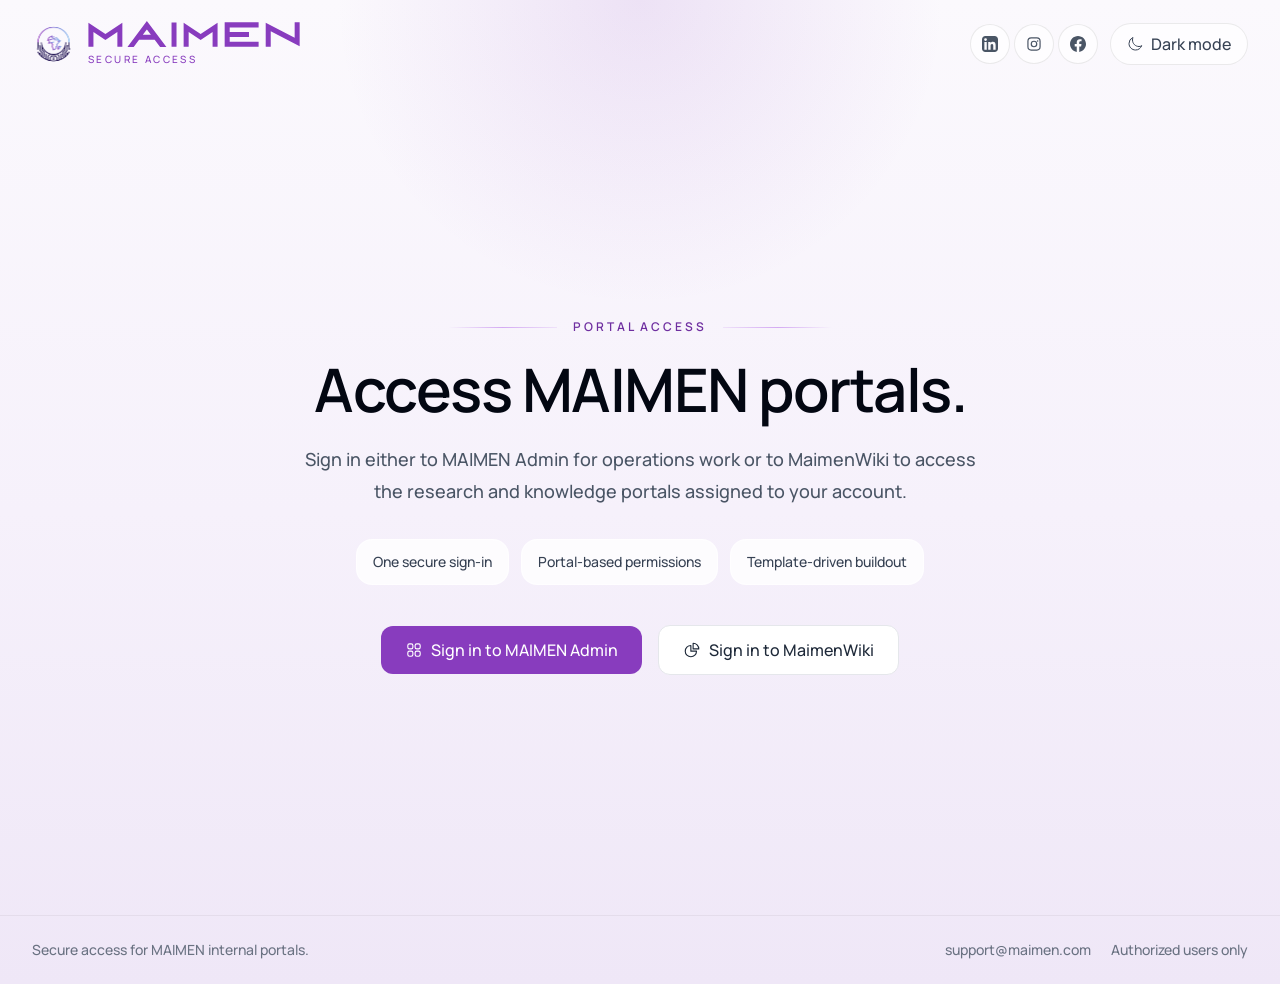
==== index.html @ cab80463 "Add static Vue review build" ====
<!doctype html>
<html lang="en">
  <head>
    <meta charset="UTF-8" />
    <meta name="viewport" content="width=device-width, initial-scale=1.0" />
    <title>MAIMEN Samples</title>
    <link rel="preconnect" href="https://fonts.googleapis.com" />
    <link rel="preconnect" href="https://fonts.gstatic.com" crossorigin />
    <link
      href="https://fonts.googleapis.com/css2?family=Manrope:wght@400;500;600;700;800&display=swap"
      rel="stylesheet"
    />
    <script type="module" crossorigin src="./assets/index-YaJPJDBU.js"></script>
    <link rel="stylesheet" crossorigin href="./assets/index-D7otfdoD.css">
  </head>
  <body>
    <div id="app"></div>
  </body>
  </html>
---- assets/index-D7otfdoD.css ----
.sample2-shell{--sidebar-width: 260px;--sidebar-collapsed-width: 72px;--topbar-height: 64px}.sample2-shell .card{border:1px solid rgb(243 244 246 / 1);border-radius:.75rem;background:#fff;box-shadow:none}.sample2-shell .dark .card{border-color:#ffffff0d;background:#1e1a27;box-shadow:none}.sample2-shell .nav-item-active{border:1px solid rgb(136 60 190 / .22);background:#883cbe1a;color:#a262d6}.sample2-shell .focus-ring{outline:none}.sample2-shell .sidebar-transition{transition:width .25s cubic-bezier(.4,0,.2,1),transform .25s cubic-bezier(.4,0,.2,1)}.sample2-shell .sample2-sidebar-scroll{scrollbar-width:thin;scrollbar-color:rgb(203 152 240 / .9) transparent}.sample2-shell .sample2-sidebar-scroll::-webkit-scrollbar{width:8px}.sample2-shell .sample2-sidebar-scroll::-webkit-scrollbar-track{background:transparent}.sample2-shell .sample2-sidebar-scroll::-webkit-scrollbar-thumb{border:2px solid transparent;border-radius:999px;background:linear-gradient(180deg,#ddbdf6,#b56ae6);background-clip:padding-box}.sample2-shell .dark .sample2-sidebar-scroll{scrollbar-color:rgb(181 106 230 / .7) transparent}.sample2-shell .dark .sample2-sidebar-scroll::-webkit-scrollbar-thumb{background:linear-gradient(180deg,#b56ae6f2,#6f2fa0f2);background-clip:padding-box}.fade-text-enter-active[data-v-89024956],.fade-text-leave-active[data-v-89024956]{transition:opacity .15s ease,width .25s ease}.fade-text-enter-from[data-v-89024956],.fade-text-leave-to[data-v-89024956]{width:0;overflow:hidden;opacity:0}.dropdown-enter-active[data-v-f0c3b821],.dropdown-leave-active[data-v-f0c3b821]{transition:opacity .15s ease,transform .15s ease}.dropdown-enter-from[data-v-f0c3b821],.dropdown-leave-to[data-v-f0c3b821]{opacity:0;transform:translateY(-6px) scale(.97)}.modal-fade-enter-active[data-v-7863e4fb],.modal-fade-leave-active[data-v-7863e4fb]{transition:opacity .2s ease,transform .2s ease}.modal-fade-enter-from[data-v-7863e4fb],.modal-fade-leave-to[data-v-7863e4fb]{opacity:0;transform:scale(.98)}.toast-enter-active[data-v-5d93d490],.toast-leave-active[data-v-5d93d490]{transition:all .25s ease}.toast-enter-from[data-v-5d93d490]{opacity:0;transform:translate(24px)}.toast-leave-to[data-v-5d93d490]{max-height:0;opacity:0;transform:translate(24px)}.toast-move[data-v-5d93d490]{transition:transform .25s ease}/*! tailwindcss v4.2.3 | MIT License | https://tailwindcss.com */@layer properties{@supports (((-webkit-hyphens:none)) and (not (margin-trim:inline))) or ((-moz-orient:inline) and (not (color:rgb(from red r g b)))){*,:before,:after,::backdrop{--tw-border-spacing-x:0;--tw-border-spacing-y:0;--tw-translate-x:0;--tw-translate-y:0;--tw-translate-z:0;--tw-rotate-x:initial;--tw-rotate-y:initial;--tw-rotate-z:initial;--tw-skew-x:initial;--tw-skew-y:initial;--tw-space-y-reverse:0;--tw-border-style:solid;--tw-gradient-position:initial;--tw-gradient-from:#0000;--tw-gradient-via:#0000;--tw-gradient-to:#0000;--tw-gradient-stops:initial;--tw-gradient-via-stops:initial;--tw-gradient-from-position:0%;--tw-gradient-via-position:50%;--tw-gradient-to-position:100%;--tw-leading:initial;--tw-font-weight:initial;--tw-tracking:initial;--tw-shadow:0 0 #0000;--tw-shadow-color:initial;--tw-shadow-alpha:100%;--tw-inset-shadow:0 0 #0000;--tw-inset-shadow-color:initial;--tw-inset-shadow-alpha:100%;--tw-ring-color:initial;--tw-ring-shadow:0 0 #0000;--tw-inset-ring-color:initial;--tw-inset-ring-shadow:0 0 #0000;--tw-ring-inset:initial;--tw-ring-offset-width:0px;--tw-ring-offset-color:#fff;--tw-ring-offset-shadow:0 0 #0000;--tw-blur:initial;--tw-brightness:initial;--tw-contrast:initial;--tw-grayscale:initial;--tw-hue-rotate:initial;--tw-invert:initial;--tw-opacity:initial;--tw-saturate:initial;--tw-sepia:initial;--tw-drop-shadow:initial;--tw-drop-shadow-color:initial;--tw-drop-shadow-alpha:100%;--tw-drop-shadow-size:initial;--tw-backdrop-blur:initial;--tw-backdrop-brightness:initial;--tw-backdrop-contrast:initial;--tw-backdrop-grayscale:initial;--tw-backdrop-hue-rotate:initial;--tw-backdrop-invert:initial;--tw-backdrop-opacity:initial;--tw-backdrop-saturate:initial;--tw-backdrop-sepia:initial;--tw-duration:initial;--tw-ease:initial}}}@layer theme{:root,:host{--font-sans:"Manrope", sans-serif;--font-mono:ui-monospace, SFMono-Regular, Menlo, Monaco, Consolas, "Liberation Mono", "Courier New", monospace;--color-red-50:oklch(97.1% .013 17.38);--color-red-500:oklch(63.7% .237 25.331);--color-amber-50:oklch(98.7% .022 95.277);--color-amber-100:oklch(96.2% .059 95.617);--color-amber-200:oklch(92.4% .12 95.746);--color-amber-300:oklch(87.9% .169 91.605);--color-amber-400:oklch(82.8% .189 84.429);--color-amber-500:oklch(76.9% .188 70.08);--color-amber-600:oklch(66.6% .179 58.318);--color-amber-700:oklch(55.5% .163 48.998);--color-amber-800:oklch(47.3% .137 46.201);--color-amber-900:oklch(41.4% .112 45.904);--color-emerald-50:oklch(97.9% .021 166.113);--color-emerald-300:oklch(84.5% .143 164.978);--color-emerald-400:oklch(76.5% .177 163.223);--color-emerald-500:oklch(69.6% .17 162.48);--color-emerald-600:oklch(59.6% .145 163.225);--color-emerald-700:oklch(50.8% .118 165.612);--color-sky-50:oklch(97.7% .013 236.62);--color-sky-300:oklch(82.8% .111 230.318);--color-sky-400:oklch(74.6% .16 232.661);--color-sky-500:oklch(68.5% .169 237.323);--color-sky-600:oklch(58.8% .158 241.966);--color-rose-50:oklch(96.9% .015 12.422);--color-rose-200:oklch(89.2% .058 10.001);--color-rose-300:oklch(81% .117 11.638);--color-rose-400:oklch(71.2% .194 13.428);--color-rose-500:oklch(64.5% .246 16.439);--color-rose-600:oklch(58.6% .253 17.585);--color-rose-700:oklch(51.4% .222 16.935);--color-gray-50:oklch(98.5% .002 247.839);--color-gray-100:oklch(96.7% .003 264.542);--color-gray-200:oklch(92.8% .006 264.531);--color-gray-300:oklch(87.2% .01 258.338);--color-gray-400:oklch(70.7% .022 261.325);--color-gray-500:oklch(55.1% .027 264.364);--color-gray-600:oklch(44.6% .03 256.802);--color-gray-700:oklch(37.3% .034 259.733);--color-gray-800:oklch(27.8% .033 256.848);--color-gray-900:oklch(21% .034 264.665);--color-gray-950:oklch(13% .028 261.692);--color-black:#000;--color-white:#fff;--spacing:.25rem;--container-sm:24rem;--container-md:28rem;--container-2xl:42rem;--container-3xl:48rem;--container-4xl:56rem;--container-5xl:64rem;--container-7xl:80rem;--text-xs:.75rem;--text-xs--line-height:calc(1 / .75);--text-sm:.875rem;--text-sm--line-height:calc(1.25 / .875);--text-base:1rem;--text-base--line-height: 1.5 ;--text-lg:1.125rem;--text-lg--line-height:calc(1.75 / 1.125);--text-xl:1.25rem;--text-xl--line-height:calc(1.75 / 1.25);--text-2xl:1.5rem;--text-2xl--line-height:calc(2 / 1.5);--text-3xl:1.875rem;--text-3xl--line-height: 1.2 ;--text-4xl:2.25rem;--text-4xl--line-height:calc(2.5 / 2.25);--text-5xl:3rem;--text-5xl--line-height:1;--text-6xl:3.75rem;--text-6xl--line-height:1;--font-weight-medium:500;--font-weight-semibold:600;--font-weight-bold:700;--tracking-tight:-.025em;--tracking-wide:.025em;--tracking-widest:.1em;--leading-relaxed:1.625;--radius-lg:.5rem;--radius-xl:.75rem;--radius-2xl:1rem;--radius-3xl:1.5rem;--ease-in:cubic-bezier(.4, 0, 1, 1);--ease-out:cubic-bezier(0, 0, .2, 1);--blur-sm:8px;--default-transition-duration:.15s;--default-transition-timing-function:cubic-bezier(.4, 0, .2, 1);--default-font-family:var(--font-sans);--default-mono-font-family:var(--font-mono);--font-display:"Manrope", sans-serif;--color-brand-50:#f7effd;--color-brand-100:#eeddfb;--color-brand-200:#ddbdf6;--color-brand-300:#cb98f0;--color-brand-400:#b56ae6;--color-brand-500:#883cbe;--color-brand-600:#6f2fa0;--color-brand-700:#5c2783;--color-surface-900:#0f1115;--color-surface-800:#181d25;--color-ink-50:#f4f0ea;--radius-panel:1.75rem}}@layer base{*,:after,:before,::backdrop{box-sizing:border-box;border:0 solid;margin:0;padding:0}::file-selector-button{box-sizing:border-box;border:0 solid;margin:0;padding:0}html,:host{-webkit-text-size-adjust:100%;-moz-tab-size:4;tab-size:4;line-height:1.5;font-family:var(--default-font-family,ui-sans-serif, system-ui, sans-serif, "Apple Color Emoji", "Segoe UI Emoji", "Segoe UI Symbol", "Noto Color Emoji");font-feature-settings:var(--default-font-feature-settings,normal);font-variation-settings:var(--default-font-variation-settings,normal);-webkit-tap-highlight-color:transparent}hr{height:0;color:inherit;border-top-width:1px}abbr:where([title]){-webkit-text-decoration:underline dotted;text-decoration:underline dotted}h1,h2,h3,h4,h5,h6{font-size:inherit;font-weight:inherit}a{color:inherit;-webkit-text-decoration:inherit;text-decoration:inherit}b,strong{font-weight:bolder}code,kbd,samp,pre{font-family:var(--default-mono-font-family,ui-monospace, SFMono-Regular, Menlo, Monaco, Consolas, "Liberation Mono", "Courier New", monospace);font-feature-settings:var(--default-mono-font-feature-settings,normal);font-variation-settings:var(--default-mono-font-variation-settings,normal);font-size:1em}small{font-size:80%}sub,sup{vertical-align:baseline;font-size:75%;line-height:0;position:relative}sub{bottom:-.25em}sup{top:-.5em}table{text-indent:0;border-color:inherit;border-collapse:collapse}:-moz-focusring{outline:auto}progress{vertical-align:baseline}summary{display:list-item}ol,ul,menu{list-style:none}img,svg,video,canvas,audio,iframe,embed,object{vertical-align:middle;display:block}img,video{max-width:100%;height:auto}button,input,select,optgroup,textarea{font:inherit;font-feature-settings:inherit;font-variation-settings:inherit;letter-spacing:inherit;color:inherit;opacity:1;background-color:#0000;border-radius:0}::file-selector-button{font:inherit;font-feature-settings:inherit;font-variation-settings:inherit;letter-spacing:inherit;color:inherit;opacity:1;background-color:#0000;border-radius:0}:where(select:is([multiple],[size])) optgroup{font-weight:bolder}:where(select:is([multiple],[size])) optgroup option{padding-inline-start:20px}::file-selector-button{margin-inline-end:4px}::placeholder{opacity:1}@supports (not ((-webkit-appearance:-apple-pay-button))) or (contain-intrinsic-size:1px){::placeholder{color:currentColor}@supports (color:color-mix(in lab,red,red)){::placeholder{color:color-mix(in oklab,currentcolor 50%,transparent)}}}textarea{resize:vertical}::-webkit-search-decoration{-webkit-appearance:none}::-webkit-date-and-time-value{min-height:1lh;text-align:inherit}::-webkit-datetime-edit{display:inline-flex}::-webkit-datetime-edit-fields-wrapper{padding:0}::-webkit-datetime-edit{padding-block:0}::-webkit-datetime-edit-year-field{padding-block:0}::-webkit-datetime-edit-month-field{padding-block:0}::-webkit-datetime-edit-day-field{padding-block:0}::-webkit-datetime-edit-hour-field{padding-block:0}::-webkit-datetime-edit-minute-field{padding-block:0}::-webkit-datetime-edit-second-field{padding-block:0}::-webkit-datetime-edit-millisecond-field{padding-block:0}::-webkit-datetime-edit-meridiem-field{padding-block:0}::-webkit-calendar-picker-indicator{line-height:1}:-moz-ui-invalid{box-shadow:none}button,input:where([type=button],[type=reset],[type=submit]){-webkit-appearance:button;-moz-appearance:button;appearance:button}::file-selector-button{-webkit-appearance:button;-moz-appearance:button;appearance:button}::-webkit-inner-spin-button{height:auto}::-webkit-outer-spin-button{height:auto}[hidden]:where(:not([hidden=until-found])){display:none!important}}@layer components;@layer utilities{.pointer-events-auto{pointer-events:auto}.pointer-events-none{pointer-events:none}.visible{visibility:visible}.sr-only{clip-path:inset(50%);white-space:nowrap;border-width:0;width:1px;height:1px;margin:-1px;padding:0;position:absolute;overflow:hidden}.absolute{position:absolute}.fixed{position:fixed}.relative{position:relative}.static{position:static}.sticky{position:sticky}.inset-0{inset:calc(var(--spacing) * 0)}.inset-y-0{inset-block:calc(var(--spacing) * 0)}.start{inset-inline-start:var(--spacing)}.end{inset-inline-end:var(--spacing)}.top-0{top:calc(var(--spacing) * 0)}.top-1\.5{top:calc(var(--spacing) * 1.5)}.top-1\/2{top:50%}.top-2{top:calc(var(--spacing) * 2)}.top-4{top:calc(var(--spacing) * 4)}.top-\[calc\(100\%\+0\.75rem\)\]{top:calc(100% + .75rem)}.top-full{top:100%}.right-0{right:calc(var(--spacing) * 0)}.right-1\.5{right:calc(var(--spacing) * 1.5)}.right-2{right:calc(var(--spacing) * 2)}.right-4{right:calc(var(--spacing) * 4)}.right-6{right:calc(var(--spacing) * 6)}.bottom-6{bottom:calc(var(--spacing) * 6)}.left-0{left:calc(var(--spacing) * 0)}.left-3{left:calc(var(--spacing) * 3)}.left-4{left:calc(var(--spacing) * 4)}.z-20{z-index:20}.z-30{z-index:30}.z-40{z-index:40}.z-50{z-index:50}.z-\[100\]{z-index:100}.z-\[120\]{z-index:120}.mx-auto{margin-inline:auto}.mt-0\.5{margin-top:calc(var(--spacing) * .5)}.mt-1{margin-top:calc(var(--spacing) * 1)}.mt-1\.5{margin-top:calc(var(--spacing) * 1.5)}.mt-2{margin-top:calc(var(--spacing) * 2)}.mt-3{margin-top:calc(var(--spacing) * 3)}.mt-4{margin-top:calc(var(--spacing) * 4)}.mt-5{margin-top:calc(var(--spacing) * 5)}.mt-6{margin-top:calc(var(--spacing) * 6)}.mt-8{margin-top:calc(var(--spacing) * 8)}.mt-10{margin-top:calc(var(--spacing) * 10)}.mt-12{margin-top:calc(var(--spacing) * 12)}.mr-2{margin-right:calc(var(--spacing) * 2)}.mr-3{margin-right:calc(var(--spacing) * 3)}.mb-1\.5{margin-bottom:calc(var(--spacing) * 1.5)}.mb-2{margin-bottom:calc(var(--spacing) * 2)}.mb-3{margin-bottom:calc(var(--spacing) * 3)}.mb-5{margin-bottom:calc(var(--spacing) * 5)}.mb-6{margin-bottom:calc(var(--spacing) * 6)}.mb-8{margin-bottom:calc(var(--spacing) * 8)}.ml-1{margin-left:calc(var(--spacing) * 1)}.ml-auto{margin-left:auto}.block{display:block}.flex{display:flex}.grid{display:grid}.hidden{display:none}.inline-flex{display:inline-flex}.table{display:table}.h-1\.5{height:calc(var(--spacing) * 1.5)}.h-2{height:calc(var(--spacing) * 2)}.h-2\.5{height:calc(var(--spacing) * 2.5)}.h-3{height:calc(var(--spacing) * 3)}.h-3\.5{height:calc(var(--spacing) * 3.5)}.h-4{height:calc(var(--spacing) * 4)}.h-5{height:calc(var(--spacing) * 5)}.h-6{height:calc(var(--spacing) * 6)}.h-7{height:calc(var(--spacing) * 7)}.h-8{height:calc(var(--spacing) * 8)}.h-9{height:calc(var(--spacing) * 9)}.h-10{height:calc(var(--spacing) * 10)}.h-11{height:calc(var(--spacing) * 11)}.h-12{height:calc(var(--spacing) * 12)}.h-14{height:calc(var(--spacing) * 14)}.h-16{height:calc(var(--spacing) * 16)}.h-52{height:calc(var(--spacing) * 52)}.h-72{height:calc(var(--spacing) * 72)}.h-\[13px\]{height:13px}.h-\[14px\]{height:14px}.h-\[15px\]{height:15px}.h-\[18px\]{height:18px}.h-\[22px\]{height:22px}.h-full{height:100%}.h-px{height:1px}.h-screen{height:100vh}.max-h-\[calc\(100vh-3rem\)\]{max-height:calc(100vh - 3rem)}.min-h-\[calc\(100vh-4rem\)\]{min-height:calc(100vh - 4rem)}.min-h-\[calc\(100vh-10rem\)\]{min-height:calc(100vh - 10rem)}.min-h-full{min-height:100%}.min-h-screen{min-height:100vh}.w-1\.5{width:calc(var(--spacing) * 1.5)}.w-2{width:calc(var(--spacing) * 2)}.w-2\.5{width:calc(var(--spacing) * 2.5)}.w-3{width:calc(var(--spacing) * 3)}.w-3\.5{width:calc(var(--spacing) * 3.5)}.w-4{width:calc(var(--spacing) * 4)}.w-5{width:calc(var(--spacing) * 5)}.w-6{width:calc(var(--spacing) * 6)}.w-7{width:calc(var(--spacing) * 7)}.w-8{width:calc(var(--spacing) * 8)}.w-9{width:calc(var(--spacing) * 9)}.w-10{width:calc(var(--spacing) * 10)}.w-11{width:calc(var(--spacing) * 11)}.w-12{width:calc(var(--spacing) * 12)}.w-14{width:calc(var(--spacing) * 14)}.w-20{width:calc(var(--spacing) * 20)}.w-52{width:calc(var(--spacing) * 52)}.w-64{width:calc(var(--spacing) * 64)}.w-72{width:calc(var(--spacing) * 72)}.w-80{width:calc(var(--spacing) * 80)}.w-\[13px\]{width:13px}.w-\[14px\]{width:14px}.w-\[15px\]{width:15px}.w-\[18px\]{width:18px}.w-\[22px\]{width:22px}.w-auto{width:auto}.w-full{width:100%}.max-w-2xl{max-width:var(--container-2xl)}.max-w-3xl{max-width:var(--container-3xl)}.max-w-4xl{max-width:var(--container-4xl)}.max-w-5xl{max-width:var(--container-5xl)}.max-w-7xl{max-width:var(--container-7xl)}.max-w-\[85vw\]{max-width:85vw}.max-w-md{max-width:var(--container-md)}.max-w-sm{max-width:var(--container-sm)}.min-w-0{min-width:calc(var(--spacing) * 0)}.min-w-56{min-width:calc(var(--spacing) * 56)}.min-w-full{min-width:100%}.flex-1{flex:1}.flex-shrink-0{flex-shrink:0}.border-separate{border-collapse:separate}.border-spacing-y-2{--tw-border-spacing-y:calc(var(--spacing) * 2);border-spacing:var(--tw-border-spacing-x) var(--tw-border-spacing-y)}.-translate-x-full{--tw-translate-x:-100%;translate:var(--tw-translate-x) var(--tw-translate-y)}.translate-x-0{--tw-translate-x:calc(var(--spacing) * 0);translate:var(--tw-translate-x) var(--tw-translate-y)}.-translate-y-1\/2{--tw-translate-y: -50% ;translate:var(--tw-translate-x) var(--tw-translate-y)}.transform{transform:var(--tw-rotate-x,) var(--tw-rotate-y,) var(--tw-rotate-z,) var(--tw-skew-x,) var(--tw-skew-y,)}.cursor-pointer{cursor:pointer}.resize{resize:both}.grid-cols-1{grid-template-columns:repeat(1,minmax(0,1fr))}.grid-cols-\[88px_minmax\(0\,1fr\)\]{grid-template-columns:88px minmax(0,1fr)}.flex-col{flex-direction:column}.flex-wrap{flex-wrap:wrap}.items-center{align-items:center}.items-end{align-items:flex-end}.items-start{align-items:flex-start}.justify-between{justify-content:space-between}.justify-center{justify-content:center}.justify-end{justify-content:flex-end}.gap-0{gap:calc(var(--spacing) * 0)}.gap-1{gap:calc(var(--spacing) * 1)}.gap-1\.5{gap:calc(var(--spacing) * 1.5)}.gap-2{gap:calc(var(--spacing) * 2)}.gap-2\.5{gap:calc(var(--spacing) * 2.5)}.gap-3{gap:calc(var(--spacing) * 3)}.gap-4{gap:calc(var(--spacing) * 4)}.gap-5{gap:calc(var(--spacing) * 5)}.gap-6{gap:calc(var(--spacing) * 6)}:where(.space-y-0\.5>:not(:last-child)){--tw-space-y-reverse:0;margin-block-start:calc(calc(var(--spacing) * .5) * var(--tw-space-y-reverse));margin-block-end:calc(calc(var(--spacing) * .5) * calc(1 - var(--tw-space-y-reverse)))}:where(.space-y-1>:not(:last-child)){--tw-space-y-reverse:0;margin-block-start:calc(calc(var(--spacing) * 1) * var(--tw-space-y-reverse));margin-block-end:calc(calc(var(--spacing) * 1) * calc(1 - var(--tw-space-y-reverse)))}:where(.space-y-3>:not(:last-child)){--tw-space-y-reverse:0;margin-block-start:calc(calc(var(--spacing) * 3) * var(--tw-space-y-reverse));margin-block-end:calc(calc(var(--spacing) * 3) * calc(1 - var(--tw-space-y-reverse)))}:where(.space-y-4>:not(:last-child)){--tw-space-y-reverse:0;margin-block-start:calc(calc(var(--spacing) * 4) * var(--tw-space-y-reverse));margin-block-end:calc(calc(var(--spacing) * 4) * calc(1 - var(--tw-space-y-reverse)))}:where(.space-y-5>:not(:last-child)){--tw-space-y-reverse:0;margin-block-start:calc(calc(var(--spacing) * 5) * var(--tw-space-y-reverse));margin-block-end:calc(calc(var(--spacing) * 5) * calc(1 - var(--tw-space-y-reverse)))}:where(.space-y-6>:not(:last-child)){--tw-space-y-reverse:0;margin-block-start:calc(calc(var(--spacing) * 6) * var(--tw-space-y-reverse));margin-block-end:calc(calc(var(--spacing) * 6) * calc(1 - var(--tw-space-y-reverse)))}.truncate{text-overflow:ellipsis;white-space:nowrap;overflow:hidden}.overflow-hidden{overflow:hidden}.overflow-x-auto{overflow-x:auto}.overflow-y-auto{overflow-y:auto}.rounded{border-radius:.25rem}.rounded-2xl{border-radius:var(--radius-2xl)}.rounded-3xl{border-radius:var(--radius-3xl)}.rounded-\[var\(--radius-panel\)\]{border-radius:var(--radius-panel)}.rounded-full{border-radius:3.40282e38px}.rounded-lg{border-radius:var(--radius-lg)}.rounded-xl{border-radius:var(--radius-xl)}.rounded-t-\[1\.2rem\]{border-top-left-radius:1.2rem;border-top-right-radius:1.2rem}.rounded-t-\[1rem\]{border-top-left-radius:1rem;border-top-right-radius:1rem}.rounded-l-2xl{border-top-left-radius:var(--radius-2xl);border-bottom-left-radius:var(--radius-2xl)}.rounded-r-2xl{border-top-right-radius:var(--radius-2xl);border-bottom-right-radius:var(--radius-2xl)}.border{border-style:var(--tw-border-style);border-width:1px}.border-t{border-top-style:var(--tw-border-style);border-top-width:1px}.border-r{border-right-style:var(--tw-border-style);border-right-width:1px}.border-b{border-bottom-style:var(--tw-border-style);border-bottom-width:1px}.border-dashed{--tw-border-style:dashed;border-style:dashed}.border-amber-200{border-color:var(--color-amber-200)}.border-black\/5{border-color:#0000000d}@supports (color:color-mix(in lab,red,red)){.border-black\/5{border-color:color-mix(in oklab,var(--color-black) 5%,transparent)}}.border-black\/6{border-color:#0000000f}@supports (color:color-mix(in lab,red,red)){.border-black\/6{border-color:color-mix(in oklab,var(--color-black) 6%,transparent)}}.border-black\/8{border-color:#00000014}@supports (color:color-mix(in lab,red,red)){.border-black\/8{border-color:color-mix(in oklab,var(--color-black) 8%,transparent)}}.border-brand-200{border-color:var(--color-brand-200)}.border-gray-50{border-color:var(--color-gray-50)}.border-gray-100{border-color:var(--color-gray-100)}.border-gray-200{border-color:var(--color-gray-200)}.border-gray-300{border-color:var(--color-gray-300)}.border-rose-200{border-color:var(--color-rose-200)}.border-transparent{border-color:#0000}.border-white\/6{border-color:#ffffff0f}@supports (color:color-mix(in lab,red,red)){.border-white\/6{border-color:color-mix(in oklab,var(--color-white) 6%,transparent)}}.border-white\/8{border-color:#ffffff14}@supports (color:color-mix(in lab,red,red)){.border-white\/8{border-color:color-mix(in oklab,var(--color-white) 8%,transparent)}}.border-white\/10{border-color:#ffffff1a}@supports (color:color-mix(in lab,red,red)){.border-white\/10{border-color:color-mix(in oklab,var(--color-white) 10%,transparent)}}.border-white\/60{border-color:#fff9}@supports (color:color-mix(in lab,red,red)){.border-white\/60{border-color:color-mix(in oklab,var(--color-white) 60%,transparent)}}.bg-\[\#17121f\]{background-color:#17121f}.bg-\[\#f8f9fb\]{background-color:#f8f9fb}.bg-amber-50{background-color:var(--color-amber-50)}.bg-amber-500\/12{background-color:#f99c001f}@supports (color:color-mix(in lab,red,red)){.bg-amber-500\/12{background-color:color-mix(in oklab,var(--color-amber-500) 12%,transparent)}}.bg-black\/45{background-color:#00000073}@supports (color:color-mix(in lab,red,red)){.bg-black\/45{background-color:color-mix(in oklab,var(--color-black) 45%,transparent)}}.bg-black\/50{background-color:#00000080}@supports (color:color-mix(in lab,red,red)){.bg-black\/50{background-color:color-mix(in oklab,var(--color-black) 50%,transparent)}}.bg-black\/55{background-color:#0000008c}@supports (color:color-mix(in lab,red,red)){.bg-black\/55{background-color:color-mix(in oklab,var(--color-black) 55%,transparent)}}.bg-brand-50{background-color:var(--color-brand-50)}.bg-brand-50\/50{background-color:#f7effd80}@supports (color:color-mix(in lab,red,red)){.bg-brand-50\/50{background-color:color-mix(in oklab,var(--color-brand-50) 50%,transparent)}}.bg-brand-50\/70{background-color:#f7effdb3}@supports (color:color-mix(in lab,red,red)){.bg-brand-50\/70{background-color:color-mix(in oklab,var(--color-brand-50) 70%,transparent)}}.bg-brand-100{background-color:var(--color-brand-100)}.bg-brand-400{background-color:var(--color-brand-400)}.bg-brand-500{background-color:var(--color-brand-500)}.bg-emerald-50{background-color:var(--color-emerald-50)}.bg-emerald-500\/12{background-color:#00bb7f1f}@supports (color:color-mix(in lab,red,red)){.bg-emerald-500\/12{background-color:color-mix(in oklab,var(--color-emerald-500) 12%,transparent)}}.bg-gray-50{background-color:var(--color-gray-50)}.bg-gray-50\/70{background-color:#f9fafbb3}@supports (color:color-mix(in lab,red,red)){.bg-gray-50\/70{background-color:color-mix(in oklab,var(--color-gray-50) 70%,transparent)}}.bg-gray-100{background-color:var(--color-gray-100)}.bg-rose-50{background-color:var(--color-rose-50)}.bg-rose-500{background-color:var(--color-rose-500)}.bg-sky-50{background-color:var(--color-sky-50)}.bg-sky-500\/12{background-color:#00a5ef1f}@supports (color:color-mix(in lab,red,red)){.bg-sky-500\/12{background-color:color-mix(in oklab,var(--color-sky-500) 12%,transparent)}}.bg-surface-800{background-color:var(--color-surface-800)}.bg-surface-800\/80{background-color:#181d25cc}@supports (color:color-mix(in lab,red,red)){.bg-surface-800\/80{background-color:color-mix(in oklab,var(--color-surface-800) 80%,transparent)}}.bg-surface-800\/95{background-color:#181d25f2}@supports (color:color-mix(in lab,red,red)){.bg-surface-800\/95{background-color:color-mix(in oklab,var(--color-surface-800) 95%,transparent)}}.bg-surface-900{background-color:var(--color-surface-900)}.bg-surface-900\/88{background-color:#0f1115e0}@supports (color:color-mix(in lab,red,red)){.bg-surface-900\/88{background-color:color-mix(in oklab,var(--color-surface-900) 88%,transparent)}}.bg-transparent{background-color:#0000}.bg-white{background-color:var(--color-white)}.bg-white\/4{background-color:#ffffff0a}@supports (color:color-mix(in lab,red,red)){.bg-white\/4{background-color:color-mix(in oklab,var(--color-white) 4%,transparent)}}.bg-white\/5{background-color:#ffffff0d}@supports (color:color-mix(in lab,red,red)){.bg-white\/5{background-color:color-mix(in oklab,var(--color-white) 5%,transparent)}}.bg-white\/6{background-color:#ffffff0f}@supports (color:color-mix(in lab,red,red)){.bg-white\/6{background-color:color-mix(in oklab,var(--color-white) 6%,transparent)}}.bg-white\/7{background-color:#ffffff12}@supports (color:color-mix(in lab,red,red)){.bg-white\/7{background-color:color-mix(in oklab,var(--color-white) 7%,transparent)}}.bg-white\/10{background-color:#ffffff1a}@supports (color:color-mix(in lab,red,red)){.bg-white\/10{background-color:color-mix(in oklab,var(--color-white) 10%,transparent)}}.bg-white\/15{background-color:#ffffff26}@supports (color:color-mix(in lab,red,red)){.bg-white\/15{background-color:color-mix(in oklab,var(--color-white) 15%,transparent)}}.bg-white\/70{background-color:#ffffffb3}@supports (color:color-mix(in lab,red,red)){.bg-white\/70{background-color:color-mix(in oklab,var(--color-white) 70%,transparent)}}.bg-white\/75{background-color:#ffffffbf}@supports (color:color-mix(in lab,red,red)){.bg-white\/75{background-color:color-mix(in oklab,var(--color-white) 75%,transparent)}}.bg-white\/80{background-color:#fffc}@supports (color:color-mix(in lab,red,red)){.bg-white\/80{background-color:color-mix(in oklab,var(--color-white) 80%,transparent)}}.bg-white\/85{background-color:#ffffffd9}@supports (color:color-mix(in lab,red,red)){.bg-white\/85{background-color:color-mix(in oklab,var(--color-white) 85%,transparent)}}.bg-white\/\[0\.03\]{background-color:#ffffff08}@supports (color:color-mix(in lab,red,red)){.bg-white\/\[0\.03\]{background-color:color-mix(in oklab,var(--color-white) 3%,transparent)}}.bg-gradient-to-br{--tw-gradient-position:to bottom right in oklab;background-image:linear-gradient(var(--tw-gradient-stops))}.bg-gradient-to-l{--tw-gradient-position:to left in oklab;background-image:linear-gradient(var(--tw-gradient-stops))}.bg-gradient-to-r{--tw-gradient-position:to right in oklab;background-image:linear-gradient(var(--tw-gradient-stops))}.bg-gradient-to-t{--tw-gradient-position:to top in oklab;background-image:linear-gradient(var(--tw-gradient-stops))}.bg-\[radial-gradient\(circle_at_top\,rgba\(136\,60\,190\,0\.12\)\,transparent_26\%\)\,linear-gradient\(180deg\,\#fbf9fd_0\%\,\#f6f1fb_52\%\,\#efe7f7_100\%\)\]{background-image:radial-gradient(circle at top,#883cbe1f,#0000 26%),linear-gradient(#fbf9fd,#f6f1fb 52%,#efe7f7)}.from-brand-400{--tw-gradient-from:var(--color-brand-400);--tw-gradient-stops:var(--tw-gradient-via-stops,var(--tw-gradient-position), var(--tw-gradient-from) var(--tw-gradient-from-position), var(--tw-gradient-to) var(--tw-gradient-to-position))}.from-brand-600{--tw-gradient-from:var(--color-brand-600);--tw-gradient-stops:var(--tw-gradient-via-stops,var(--tw-gradient-position), var(--tw-gradient-from) var(--tw-gradient-from-position), var(--tw-gradient-to) var(--tw-gradient-to-position))}.from-transparent{--tw-gradient-from:transparent;--tw-gradient-stops:var(--tw-gradient-via-stops,var(--tw-gradient-position), var(--tw-gradient-from) var(--tw-gradient-from-position), var(--tw-gradient-to) var(--tw-gradient-to-position))}.from-white\/6{--tw-gradient-from:#ffffff0f}@supports (color:color-mix(in lab,red,red)){.from-white\/6{--tw-gradient-from:color-mix(in oklab, var(--color-white) 6%, transparent)}}.from-white\/6{--tw-gradient-stops:var(--tw-gradient-via-stops,var(--tw-gradient-position), var(--tw-gradient-from) var(--tw-gradient-from-position), var(--tw-gradient-to) var(--tw-gradient-to-position))}.via-brand-300\/80{--tw-gradient-via:#cb98f0cc}@supports (color:color-mix(in lab,red,red)){.via-brand-300\/80{--tw-gradient-via:color-mix(in oklab, var(--color-brand-300) 80%, transparent)}}.via-brand-300\/80{--tw-gradient-via-stops:var(--tw-gradient-position), var(--tw-gradient-from) var(--tw-gradient-from-position), var(--tw-gradient-via) var(--tw-gradient-via-position), var(--tw-gradient-to) var(--tw-gradient-to-position);--tw-gradient-stops:var(--tw-gradient-via-stops)}.via-brand-500{--tw-gradient-via:var(--color-brand-500);--tw-gradient-via-stops:var(--tw-gradient-position), var(--tw-gradient-from) var(--tw-gradient-from-position), var(--tw-gradient-via) var(--tw-gradient-via-position), var(--tw-gradient-to) var(--tw-gradient-to-position);--tw-gradient-stops:var(--tw-gradient-via-stops)}.to-brand-300{--tw-gradient-to:var(--color-brand-300);--tw-gradient-stops:var(--tw-gradient-via-stops,var(--tw-gradient-position), var(--tw-gradient-from) var(--tw-gradient-from-position), var(--tw-gradient-to) var(--tw-gradient-to-position))}.to-brand-300\/20{--tw-gradient-to:#cb98f033}@supports (color:color-mix(in lab,red,red)){.to-brand-300\/20{--tw-gradient-to:color-mix(in oklab, var(--color-brand-300) 20%, transparent)}}.to-brand-300\/20{--tw-gradient-stops:var(--tw-gradient-via-stops,var(--tw-gradient-position), var(--tw-gradient-from) var(--tw-gradient-from-position), var(--tw-gradient-to) var(--tw-gradient-to-position))}.to-brand-600{--tw-gradient-to:var(--color-brand-600);--tw-gradient-stops:var(--tw-gradient-via-stops,var(--tw-gradient-position), var(--tw-gradient-from) var(--tw-gradient-from-position), var(--tw-gradient-to) var(--tw-gradient-to-position))}.to-white\/\[0\.02\]{--tw-gradient-to:#ffffff05}@supports (color:color-mix(in lab,red,red)){.to-white\/\[0\.02\]{--tw-gradient-to:color-mix(in oklab, var(--color-white) 2%, transparent)}}.to-white\/\[0\.02\]{--tw-gradient-stops:var(--tw-gradient-via-stops,var(--tw-gradient-position), var(--tw-gradient-from) var(--tw-gradient-from-position), var(--tw-gradient-to) var(--tw-gradient-to-position))}.fill-current{fill:currentColor}.object-contain{object-fit:contain}.p-0\.5{padding:calc(var(--spacing) * .5)}.p-2{padding:calc(var(--spacing) * 2)}.p-2\.5{padding:calc(var(--spacing) * 2.5)}.p-3{padding:calc(var(--spacing) * 3)}.p-4{padding:calc(var(--spacing) * 4)}.p-5{padding:calc(var(--spacing) * 5)}.p-6{padding:calc(var(--spacing) * 6)}.p-8{padding:calc(var(--spacing) * 8)}.px-1{padding-inline:calc(var(--spacing) * 1)}.px-2{padding-inline:calc(var(--spacing) * 2)}.px-2\.5{padding-inline:calc(var(--spacing) * 2.5)}.px-3{padding-inline:calc(var(--spacing) * 3)}.px-4{padding-inline:calc(var(--spacing) * 4)}.px-5{padding-inline:calc(var(--spacing) * 5)}.px-6{padding-inline:calc(var(--spacing) * 6)}.py-1{padding-block:calc(var(--spacing) * 1)}.py-1\.5{padding-block:calc(var(--spacing) * 1.5)}.py-2{padding-block:calc(var(--spacing) * 2)}.py-2\.5{padding-block:calc(var(--spacing) * 2.5)}.py-3{padding-block:calc(var(--spacing) * 3)}.py-3\.5{padding-block:calc(var(--spacing) * 3.5)}.py-4{padding-block:calc(var(--spacing) * 4)}.py-5{padding-block:calc(var(--spacing) * 5)}.py-6{padding-block:calc(var(--spacing) * 6)}.py-8{padding-block:calc(var(--spacing) * 8)}.py-10{padding-block:calc(var(--spacing) * 10)}.pt-0\.5{padding-top:calc(var(--spacing) * .5)}.pt-1{padding-top:calc(var(--spacing) * 1)}.pt-6{padding-top:calc(var(--spacing) * 6)}.pr-3{padding-right:calc(var(--spacing) * 3)}.pr-4{padding-right:calc(var(--spacing) * 4)}.pb-5{padding-bottom:calc(var(--spacing) * 5)}.pb-12{padding-bottom:calc(var(--spacing) * 12)}.pl-1\.5{padding-left:calc(var(--spacing) * 1.5)}.pl-9{padding-left:calc(var(--spacing) * 9)}.pl-11{padding-left:calc(var(--spacing) * 11)}.text-center{text-align:center}.text-left{text-align:left}.text-right{text-align:right}.font-display{font-family:var(--font-display)}.font-sans{font-family:var(--font-sans)}.text-2xl{font-size:var(--text-2xl);line-height:var(--tw-leading,var(--text-2xl--line-height))}.text-3xl{font-size:var(--text-3xl);line-height:var(--tw-leading,var(--text-3xl--line-height))}.text-4xl{font-size:var(--text-4xl);line-height:var(--tw-leading,var(--text-4xl--line-height))}.text-base{font-size:var(--text-base);line-height:var(--tw-leading,var(--text-base--line-height))}.text-lg{font-size:var(--text-lg);line-height:var(--tw-leading,var(--text-lg--line-height))}.text-sm{font-size:var(--text-sm);line-height:var(--tw-leading,var(--text-sm--line-height))}.text-xl{font-size:var(--text-xl);line-height:var(--tw-leading,var(--text-xl--line-height))}.text-xs{font-size:var(--text-xs);line-height:var(--tw-leading,var(--text-xs--line-height))}.text-\[9px\]{font-size:9px}.text-\[10px\]{font-size:10px}.text-\[11px\]{font-size:11px}.leading-6{--tw-leading:calc(var(--spacing) * 6);line-height:calc(var(--spacing) * 6)}.leading-7{--tw-leading:calc(var(--spacing) * 7);line-height:calc(var(--spacing) * 7)}.leading-8{--tw-leading:calc(var(--spacing) * 8);line-height:calc(var(--spacing) * 8)}.leading-none{--tw-leading:1;line-height:1}.leading-relaxed{--tw-leading:var(--leading-relaxed);line-height:var(--leading-relaxed)}.font-bold{--tw-font-weight:var(--font-weight-bold);font-weight:var(--font-weight-bold)}.font-medium{--tw-font-weight:var(--font-weight-medium);font-weight:var(--font-weight-medium)}.font-semibold{--tw-font-weight:var(--font-weight-semibold);font-weight:var(--font-weight-semibold)}.tracking-\[0\.2em\]{--tw-tracking:.2em;letter-spacing:.2em}.tracking-\[0\.16em\]{--tw-tracking:.16em;letter-spacing:.16em}.tracking-\[0\.18em\]{--tw-tracking:.18em;letter-spacing:.18em}.tracking-\[0\.24em\]{--tw-tracking:.24em;letter-spacing:.24em}.tracking-tight{--tw-tracking:var(--tracking-tight);letter-spacing:var(--tracking-tight)}.tracking-wide{--tw-tracking:var(--tracking-wide);letter-spacing:var(--tracking-wide)}.tracking-widest{--tw-tracking:var(--tracking-widest);letter-spacing:var(--tracking-widest)}.text-amber-300{color:var(--color-amber-300)}.text-amber-500{color:var(--color-amber-500)}.text-amber-600{color:var(--color-amber-600)}.text-amber-700{color:var(--color-amber-700)}.text-amber-800{color:var(--color-amber-800)}.text-amber-800\/80{color:#953d00cc}@supports (color:color-mix(in lab,red,red)){.text-amber-800\/80{color:color-mix(in oklab,var(--color-amber-800) 80%,transparent)}}.text-amber-900{color:var(--color-amber-900)}.text-brand-300{color:var(--color-brand-300)}.text-brand-500{color:var(--color-brand-500)}.text-brand-600{color:var(--color-brand-600)}.text-brand-700{color:var(--color-brand-700)}.text-emerald-300{color:var(--color-emerald-300)}.text-emerald-500{color:var(--color-emerald-500)}.text-emerald-600{color:var(--color-emerald-600)}.text-emerald-700{color:var(--color-emerald-700)}.text-gray-300{color:var(--color-gray-300)}.text-gray-400{color:var(--color-gray-400)}.text-gray-500{color:var(--color-gray-500)}.text-gray-600{color:var(--color-gray-600)}.text-gray-700{color:var(--color-gray-700)}.text-gray-800{color:var(--color-gray-800)}.text-gray-900{color:var(--color-gray-900)}.text-gray-950{color:var(--color-gray-950)}.text-ink-50{color:var(--color-ink-50)}.text-red-500{color:var(--color-red-500)}.text-rose-300{color:var(--color-rose-300)}.text-rose-400{color:var(--color-rose-400)}.text-rose-500{color:var(--color-rose-500)}.text-rose-600{color:var(--color-rose-600)}.text-rose-700{color:var(--color-rose-700)}.text-sky-300{color:var(--color-sky-300)}.text-sky-600{color:var(--color-sky-600)}.text-white{color:var(--color-white)}.text-white\/35{color:#ffffff59}@supports (color:color-mix(in lab,red,red)){.text-white\/35{color:color-mix(in oklab,var(--color-white) 35%,transparent)}}.text-white\/40{color:#fff6}@supports (color:color-mix(in lab,red,red)){.text-white\/40{color:color-mix(in oklab,var(--color-white) 40%,transparent)}}.text-white\/45{color:#ffffff73}@supports (color:color-mix(in lab,red,red)){.text-white\/45{color:color-mix(in oklab,var(--color-white) 45%,transparent)}}.text-white\/50{color:#ffffff80}@supports (color:color-mix(in lab,red,red)){.text-white\/50{color:color-mix(in oklab,var(--color-white) 50%,transparent)}}.text-white\/55{color:#ffffff8c}@supports (color:color-mix(in lab,red,red)){.text-white\/55{color:color-mix(in oklab,var(--color-white) 55%,transparent)}}.text-white\/60{color:#fff9}@supports (color:color-mix(in lab,red,red)){.text-white\/60{color:color-mix(in oklab,var(--color-white) 60%,transparent)}}.text-white\/68{color:#ffffffad}@supports (color:color-mix(in lab,red,red)){.text-white\/68{color:color-mix(in oklab,var(--color-white) 68%,transparent)}}.text-white\/70{color:#ffffffb3}@supports (color:color-mix(in lab,red,red)){.text-white\/70{color:color-mix(in oklab,var(--color-white) 70%,transparent)}}.text-white\/75{color:#ffffffbf}@supports (color:color-mix(in lab,red,red)){.text-white\/75{color:color-mix(in oklab,var(--color-white) 75%,transparent)}}.text-white\/82{color:#ffffffd1}@supports (color:color-mix(in lab,red,red)){.text-white\/82{color:color-mix(in oklab,var(--color-white) 82%,transparent)}}.capitalize{text-transform:capitalize}.uppercase{text-transform:uppercase}.placeholder-gray-400::placeholder{color:var(--color-gray-400)}.opacity-0{opacity:0}.opacity-100{opacity:1}.shadow-lg{--tw-shadow:0 10px 15px -3px var(--tw-shadow-color,#0000001a), 0 4px 6px -4px var(--tw-shadow-color,#0000001a);box-shadow:var(--tw-inset-shadow),var(--tw-inset-ring-shadow),var(--tw-ring-offset-shadow),var(--tw-ring-shadow),var(--tw-shadow)}.shadow-panel{--tw-shadow:0 20px 50px var(--tw-shadow-color,#0000002e);box-shadow:var(--tw-inset-shadow),var(--tw-inset-ring-shadow),var(--tw-ring-offset-shadow),var(--tw-ring-shadow),var(--tw-shadow)}.brightness-\[1\.8\]{--tw-brightness:brightness(1.8);filter:var(--tw-blur,) var(--tw-brightness,) var(--tw-contrast,) var(--tw-grayscale,) var(--tw-hue-rotate,) var(--tw-invert,) var(--tw-saturate,) var(--tw-sepia,) var(--tw-drop-shadow,)}.filter{filter:var(--tw-blur,) var(--tw-brightness,) var(--tw-contrast,) var(--tw-grayscale,) var(--tw-hue-rotate,) var(--tw-invert,) var(--tw-saturate,) var(--tw-sepia,) var(--tw-drop-shadow,)}.backdrop-blur{--tw-backdrop-blur:blur(8px);-webkit-backdrop-filter:var(--tw-backdrop-blur,) var(--tw-backdrop-brightness,) var(--tw-backdrop-contrast,) var(--tw-backdrop-grayscale,) var(--tw-backdrop-hue-rotate,) var(--tw-backdrop-invert,) var(--tw-backdrop-opacity,) var(--tw-backdrop-saturate,) var(--tw-backdrop-sepia,);backdrop-filter:var(--tw-backdrop-blur,) var(--tw-backdrop-brightness,) var(--tw-backdrop-contrast,) var(--tw-backdrop-grayscale,) var(--tw-backdrop-hue-rotate,) var(--tw-backdrop-invert,) var(--tw-backdrop-opacity,) var(--tw-backdrop-saturate,) var(--tw-backdrop-sepia,)}.backdrop-blur-sm{--tw-backdrop-blur:blur(var(--blur-sm));-webkit-backdrop-filter:var(--tw-backdrop-blur,) var(--tw-backdrop-brightness,) var(--tw-backdrop-contrast,) var(--tw-backdrop-grayscale,) var(--tw-backdrop-hue-rotate,) var(--tw-backdrop-invert,) var(--tw-backdrop-opacity,) var(--tw-backdrop-saturate,) var(--tw-backdrop-sepia,);backdrop-filter:var(--tw-backdrop-blur,) var(--tw-backdrop-brightness,) var(--tw-backdrop-contrast,) var(--tw-backdrop-grayscale,) var(--tw-backdrop-hue-rotate,) var(--tw-backdrop-invert,) var(--tw-backdrop-opacity,) var(--tw-backdrop-saturate,) var(--tw-backdrop-sepia,)}.transition{transition-property:color,background-color,border-color,outline-color,text-decoration-color,fill,stroke,--tw-gradient-from,--tw-gradient-via,--tw-gradient-to,opacity,box-shadow,transform,translate,scale,rotate,filter,-webkit-backdrop-filter,backdrop-filter,display,content-visibility,overlay,pointer-events;transition-timing-function:var(--tw-ease,var(--default-transition-timing-function));transition-duration:var(--tw-duration,var(--default-transition-duration))}.transition-all{transition-property:all;transition-timing-function:var(--tw-ease,var(--default-transition-timing-function));transition-duration:var(--tw-duration,var(--default-transition-duration))}.transition-colors{transition-property:color,background-color,border-color,outline-color,text-decoration-color,fill,stroke,--tw-gradient-from,--tw-gradient-via,--tw-gradient-to;transition-timing-function:var(--tw-ease,var(--default-transition-timing-function));transition-duration:var(--tw-duration,var(--default-transition-duration))}.duration-150{--tw-duration:.15s;transition-duration:.15s}.duration-200{--tw-duration:.2s;transition-duration:.2s}.duration-300{--tw-duration:.3s;transition-duration:.3s}.ease-in{--tw-ease:var(--ease-in);transition-timing-function:var(--ease-in)}.ease-out{--tw-ease:var(--ease-out);transition-timing-function:var(--ease-out)}.outline-none{--tw-outline-style:none;outline-style:none}@media(hover:hover){.group-hover\:translate-x-1:is(:where(.group):hover *){--tw-translate-x:calc(var(--spacing) * 1);translate:var(--tw-translate-x) var(--tw-translate-y)}.group-hover\:text-brand-500:is(:where(.group):hover *){color:var(--color-brand-500)}.group-hover\:text-gray-300:is(:where(.group):hover *){color:var(--color-gray-300)}.group-hover\:text-rose-300:is(:where(.group):hover *){color:var(--color-rose-300)}}.file\:mr-4::file-selector-button{margin-right:calc(var(--spacing) * 4)}.file\:rounded-xl::file-selector-button{border-radius:var(--radius-xl)}.file\:border-0::file-selector-button{border-style:var(--tw-border-style);border-width:0}.file\:bg-brand-500::file-selector-button{background-color:var(--color-brand-500)}.file\:px-4::file-selector-button{padding-inline:calc(var(--spacing) * 4)}.file\:py-2::file-selector-button{padding-block:calc(var(--spacing) * 2)}.file\:text-sm::file-selector-button{font-size:var(--text-sm);line-height:var(--tw-leading,var(--text-sm--line-height))}.file\:font-medium::file-selector-button{--tw-font-weight:var(--font-weight-medium);font-weight:var(--font-weight-medium)}.file\:text-white::file-selector-button{color:var(--color-white)}.placeholder\:text-gray-400::placeholder{color:var(--color-gray-400)}.placeholder\:text-white\/35::placeholder{color:#ffffff59}@supports (color:color-mix(in lab,red,red)){.placeholder\:text-white\/35::placeholder{color:color-mix(in oklab,var(--color-white) 35%,transparent)}}.last\:border-0:last-child{border-style:var(--tw-border-style);border-width:0}.last\:border-b-0:last-child{border-bottom-style:var(--tw-border-style);border-bottom-width:0}@media(hover:hover){.hover\:-translate-y-0\.5:hover{--tw-translate-y:calc(var(--spacing) * -.5);translate:var(--tw-translate-x) var(--tw-translate-y)}.hover\:border-brand-200:hover{border-color:var(--color-brand-200)}.hover\:border-brand-300:hover{border-color:var(--color-brand-300)}.hover\:border-brand-400\/30:hover{border-color:#b56ae64d}@supports (color:color-mix(in lab,red,red)){.hover\:border-brand-400\/30:hover{border-color:color-mix(in oklab,var(--color-brand-400) 30%,transparent)}}.hover\:border-rose-300:hover{border-color:var(--color-rose-300)}.hover\:bg-brand-600:hover{background-color:var(--color-brand-600)}.hover\:bg-gray-50:hover{background-color:var(--color-gray-50)}.hover\:bg-gray-50\/70:hover{background-color:#f9fafbb3}@supports (color:color-mix(in lab,red,red)){.hover\:bg-gray-50\/70:hover{background-color:color-mix(in oklab,var(--color-gray-50) 70%,transparent)}}.hover\:bg-gray-50\/80:hover{background-color:#f9fafbcc}@supports (color:color-mix(in lab,red,red)){.hover\:bg-gray-50\/80:hover{background-color:color-mix(in oklab,var(--color-gray-50) 80%,transparent)}}.hover\:bg-gray-100:hover{background-color:var(--color-gray-100)}.hover\:bg-red-50:hover{background-color:var(--color-red-50)}.hover\:bg-rose-50:hover{background-color:var(--color-rose-50)}.hover\:bg-rose-500\/10:hover{background-color:#ff23571a}@supports (color:color-mix(in lab,red,red)){.hover\:bg-rose-500\/10:hover{background-color:color-mix(in oklab,var(--color-rose-500) 10%,transparent)}}.hover\:bg-rose-600:hover{background-color:var(--color-rose-600)}.hover\:bg-white\/5:hover{background-color:#ffffff0d}@supports (color:color-mix(in lab,red,red)){.hover\:bg-white\/5:hover{background-color:color-mix(in oklab,var(--color-white) 5%,transparent)}}.hover\:bg-white\/7:hover{background-color:#ffffff12}@supports (color:color-mix(in lab,red,red)){.hover\:bg-white\/7:hover{background-color:color-mix(in oklab,var(--color-white) 7%,transparent)}}.hover\:bg-white\/12:hover{background-color:#ffffff1f}@supports (color:color-mix(in lab,red,red)){.hover\:bg-white\/12:hover{background-color:color-mix(in oklab,var(--color-white) 12%,transparent)}}.hover\:bg-white\/\[0\.05\]:hover{background-color:#ffffff0d}@supports (color:color-mix(in lab,red,red)){.hover\:bg-white\/\[0\.05\]:hover{background-color:color-mix(in oklab,var(--color-white) 5%,transparent)}}.hover\:text-brand-600:hover{color:var(--color-brand-600)}.hover\:text-gray-600:hover{color:var(--color-gray-600)}.hover\:text-gray-900:hover{color:var(--color-gray-900)}.hover\:text-rose-200:hover{color:var(--color-rose-200)}.hover\:text-white:hover{color:var(--color-white)}.hover\:underline:hover{text-decoration-line:underline}.hover\:file\:bg-brand-600:hover::file-selector-button{background-color:var(--color-brand-600)}}.focus\:border-brand-400:focus{border-color:var(--color-brand-400)}.focus\:border-brand-500:focus{border-color:var(--color-brand-500)}.focus\:border-rose-400:focus{border-color:var(--color-rose-400)}.focus\:bg-white\/7:focus{background-color:#ffffff12}@supports (color:color-mix(in lab,red,red)){.focus\:bg-white\/7:focus{background-color:color-mix(in oklab,var(--color-white) 7%,transparent)}}.focus\:ring-2:focus{--tw-ring-shadow:var(--tw-ring-inset,) 0 0 0 calc(2px + var(--tw-ring-offset-width)) var(--tw-ring-color,currentcolor);box-shadow:var(--tw-inset-shadow),var(--tw-inset-ring-shadow),var(--tw-ring-offset-shadow),var(--tw-ring-shadow),var(--tw-shadow)}.focus\:ring-brand-500:focus{--tw-ring-color:var(--color-brand-500)}.focus\:ring-brand-500\/15:focus{--tw-ring-color:#883cbe26}@supports (color:color-mix(in lab,red,red)){.focus\:ring-brand-500\/15:focus{--tw-ring-color:color-mix(in oklab, var(--color-brand-500) 15%, transparent)}}.focus\:ring-brand-500\/40:focus{--tw-ring-color:#883cbe66}@supports (color:color-mix(in lab,red,red)){.focus\:ring-brand-500\/40:focus{--tw-ring-color:color-mix(in oklab, var(--color-brand-500) 40%, transparent)}}.focus\:outline-none:focus{--tw-outline-style:none;outline-style:none}.disabled\:cursor-not-allowed:disabled{cursor:not-allowed}.disabled\:opacity-60:disabled{opacity:.6}@media(min-width:40rem){.sm\:w-64{width:calc(var(--spacing) * 64)}.sm\:grid-cols-2{grid-template-columns:repeat(2,minmax(0,1fr))}.sm\:flex-row{flex-direction:row}.sm\:items-center{align-items:center}.sm\:items-end{align-items:flex-end}.sm\:justify-between{justify-content:space-between}}@media(min-width:48rem){.md\:col-span-2{grid-column:span 2/span 2}.md\:block{display:block}.md\:flex{display:flex}.md\:grid-cols-2{grid-template-columns:repeat(2,minmax(0,1fr))}.md\:grid-cols-3{grid-template-columns:repeat(3,minmax(0,1fr))}.md\:grid-cols-4{grid-template-columns:repeat(4,minmax(0,1fr))}.md\:flex-row{flex-direction:row}.md\:items-center{align-items:center}.md\:items-end{align-items:flex-end}.md\:justify-between{justify-content:space-between}.md\:gap-3{gap:calc(var(--spacing) * 3)}.md\:p-6{padding:calc(var(--spacing) * 6)}.md\:px-6{padding-inline:calc(var(--spacing) * 6)}.md\:px-8{padding-inline:calc(var(--spacing) * 8)}.md\:py-10{padding-block:calc(var(--spacing) * 10)}.md\:pt-10{padding-top:calc(var(--spacing) * 10)}.md\:text-3xl{font-size:var(--text-3xl);line-height:var(--tw-leading,var(--text-3xl--line-height))}.md\:text-5xl{font-size:var(--text-5xl);line-height:var(--tw-leading,var(--text-5xl--line-height))}.md\:text-6xl{font-size:var(--text-6xl);line-height:var(--tw-leading,var(--text-6xl--line-height))}.md\:text-base{font-size:var(--text-base);line-height:var(--tw-leading,var(--text-base--line-height))}.md\:text-lg{font-size:var(--text-lg);line-height:var(--tw-leading,var(--text-lg--line-height))}.md\:text-\[28px\]{font-size:28px}}@media(min-width:64rem){.lg\:col-span-2{grid-column:span 2/span 2}.lg\:col-span-3{grid-column:span 3/span 3}.lg\:flex{display:flex}.lg\:hidden{display:none}.lg\:inline-flex{display:inline-flex}.lg\:grid-cols-3{grid-template-columns:repeat(3,minmax(0,1fr))}.lg\:grid-cols-5{grid-template-columns:repeat(5,minmax(0,1fr))}.lg\:grid-cols-\[1\.4fr_0\.6fr\]{grid-template-columns:1.4fr .6fr}.lg\:flex-col{flex-direction:column}.lg\:p-8{padding:calc(var(--spacing) * 8)}.lg\:pl-64{padding-left:calc(var(--spacing) * 64)}}@media(min-width:80rem){.xl\:flex{display:flex}.xl\:grid-cols-4{grid-template-columns:repeat(4,minmax(0,1fr))}.xl\:grid-cols-\[0\.8fr_1\.2fr\]{grid-template-columns:.8fr 1.2fr}.xl\:grid-cols-\[0\.75fr_1\.25fr\]{grid-template-columns:.75fr 1.25fr}.xl\:grid-cols-\[0\.85fr_1\.15fr\]{grid-template-columns:.85fr 1.15fr}.xl\:grid-cols-\[1\.15fr_0\.85fr\]{grid-template-columns:1.15fr .85fr}}.dark\:border-amber-500\/20:where(.dark,.dark *){border-color:#f99c0033}@supports (color:color-mix(in lab,red,red)){.dark\:border-amber-500\/20:where(.dark,.dark *){border-color:color-mix(in oklab,var(--color-amber-500) 20%,transparent)}}.dark\:border-brand-400\/30:where(.dark,.dark *){border-color:#b56ae64d}@supports (color:color-mix(in lab,red,red)){.dark\:border-brand-400\/30:where(.dark,.dark *){border-color:color-mix(in oklab,var(--color-brand-400) 30%,transparent)}}.dark\:border-rose-500\/20:where(.dark,.dark *){border-color:#ff235733}@supports (color:color-mix(in lab,red,red)){.dark\:border-rose-500\/20:where(.dark,.dark *){border-color:color-mix(in oklab,var(--color-rose-500) 20%,transparent)}}.dark\:border-white\/5:where(.dark,.dark *){border-color:#ffffff0d}@supports (color:color-mix(in lab,red,red)){.dark\:border-white\/5:where(.dark,.dark *){border-color:color-mix(in oklab,var(--color-white) 5%,transparent)}}.dark\:border-white\/6:where(.dark,.dark *){border-color:#ffffff0f}@supports (color:color-mix(in lab,red,red)){.dark\:border-white\/6:where(.dark,.dark *){border-color:color-mix(in oklab,var(--color-white) 6%,transparent)}}.dark\:border-white\/8:where(.dark,.dark *){border-color:#ffffff14}@supports (color:color-mix(in lab,red,red)){.dark\:border-white\/8:where(.dark,.dark *){border-color:color-mix(in oklab,var(--color-white) 8%,transparent)}}.dark\:border-white\/10:where(.dark,.dark *){border-color:#ffffff1a}@supports (color:color-mix(in lab,red,red)){.dark\:border-white\/10:where(.dark,.dark *){border-color:color-mix(in oklab,var(--color-white) 10%,transparent)}}.dark\:border-white\/12:where(.dark,.dark *){border-color:#ffffff1f}@supports (color:color-mix(in lab,red,red)){.dark\:border-white\/12:where(.dark,.dark *){border-color:color-mix(in oklab,var(--color-white) 12%,transparent)}}.dark\:border-white\/15:where(.dark,.dark *){border-color:#ffffff26}@supports (color:color-mix(in lab,red,red)){.dark\:border-white\/15:where(.dark,.dark *){border-color:color-mix(in oklab,var(--color-white) 15%,transparent)}}.dark\:bg-\[\#1a1524\]:where(.dark,.dark *){background-color:#1a1524}.dark\:bg-\[\#17121f\]:where(.dark,.dark *){background-color:#17121f}.dark\:bg-\[\#141118\]:where(.dark,.dark *){background-color:#141118}.dark\:bg-amber-500\/10:where(.dark,.dark *){background-color:#f99c001a}@supports (color:color-mix(in lab,red,red)){.dark\:bg-amber-500\/10:where(.dark,.dark *){background-color:color-mix(in oklab,var(--color-amber-500) 10%,transparent)}}.dark\:bg-brand-500\/5:where(.dark,.dark *){background-color:#883cbe0d}@supports (color:color-mix(in lab,red,red)){.dark\:bg-brand-500\/5:where(.dark,.dark *){background-color:color-mix(in oklab,var(--color-brand-500) 5%,transparent)}}.dark\:bg-brand-500\/10:where(.dark,.dark *){background-color:#883cbe1a}@supports (color:color-mix(in lab,red,red)){.dark\:bg-brand-500\/10:where(.dark,.dark *){background-color:color-mix(in oklab,var(--color-brand-500) 10%,transparent)}}.dark\:bg-brand-500\/15:where(.dark,.dark *){background-color:#883cbe26}@supports (color:color-mix(in lab,red,red)){.dark\:bg-brand-500\/15:where(.dark,.dark *){background-color:color-mix(in oklab,var(--color-brand-500) 15%,transparent)}}.dark\:bg-emerald-500\/10:where(.dark,.dark *){background-color:#00bb7f1a}@supports (color:color-mix(in lab,red,red)){.dark\:bg-emerald-500\/10:where(.dark,.dark *){background-color:color-mix(in oklab,var(--color-emerald-500) 10%,transparent)}}.dark\:bg-rose-500\/10:where(.dark,.dark *){background-color:#ff23571a}@supports (color:color-mix(in lab,red,red)){.dark\:bg-rose-500\/10:where(.dark,.dark *){background-color:color-mix(in oklab,var(--color-rose-500) 10%,transparent)}}.dark\:bg-sky-500\/10:where(.dark,.dark *){background-color:#00a5ef1a}@supports (color:color-mix(in lab,red,red)){.dark\:bg-sky-500\/10:where(.dark,.dark *){background-color:color-mix(in oklab,var(--color-sky-500) 10%,transparent)}}.dark\:bg-transparent:where(.dark,.dark *){background-color:#0000}.dark\:bg-white\/5:where(.dark,.dark *){background-color:#ffffff0d}@supports (color:color-mix(in lab,red,red)){.dark\:bg-white\/5:where(.dark,.dark *){background-color:color-mix(in oklab,var(--color-white) 5%,transparent)}}.dark\:bg-white\/8:where(.dark,.dark *){background-color:#ffffff14}@supports (color:color-mix(in lab,red,red)){.dark\:bg-white\/8:where(.dark,.dark *){background-color:color-mix(in oklab,var(--color-white) 8%,transparent)}}.dark\:bg-white\/10:where(.dark,.dark *){background-color:#ffffff1a}@supports (color:color-mix(in lab,red,red)){.dark\:bg-white\/10:where(.dark,.dark *){background-color:color-mix(in oklab,var(--color-white) 10%,transparent)}}.dark\:bg-white\/\[0\.03\]:where(.dark,.dark *){background-color:#ffffff08}@supports (color:color-mix(in lab,red,red)){.dark\:bg-white\/\[0\.03\]:where(.dark,.dark *){background-color:color-mix(in oklab,var(--color-white) 3%,transparent)}}.dark\:bg-white\/\[0\.04\]:where(.dark,.dark *){background-color:#ffffff0a}@supports (color:color-mix(in lab,red,red)){.dark\:bg-white\/\[0\.04\]:where(.dark,.dark *){background-color:color-mix(in oklab,var(--color-white) 4%,transparent)}}.dark\:bg-\[radial-gradient\(circle_at_top\,rgba\(136\,60\,190\,0\.18\)\,transparent_22\%\)\,linear-gradient\(180deg\,\#100c15_0\%\,\#15101c_58\%\,\#191321_100\%\)\]:where(.dark,.dark *){background-image:radial-gradient(circle at top,#883cbe2e,#0000 22%),linear-gradient(#100c15,#15101c 58%,#191321)}.dark\:via-brand-400\/70:where(.dark,.dark *){--tw-gradient-via:#b56ae6b3}@supports (color:color-mix(in lab,red,red)){.dark\:via-brand-400\/70:where(.dark,.dark *){--tw-gradient-via:color-mix(in oklab, var(--color-brand-400) 70%, transparent)}}.dark\:via-brand-400\/70:where(.dark,.dark *){--tw-gradient-via-stops:var(--tw-gradient-position), var(--tw-gradient-from) var(--tw-gradient-from-position), var(--tw-gradient-via) var(--tw-gradient-via-position), var(--tw-gradient-to) var(--tw-gradient-to-position);--tw-gradient-stops:var(--tw-gradient-via-stops)}.dark\:to-brand-400\/10:where(.dark,.dark *){--tw-gradient-to:#b56ae61a}@supports (color:color-mix(in lab,red,red)){.dark\:to-brand-400\/10:where(.dark,.dark *){--tw-gradient-to:color-mix(in oklab, var(--color-brand-400) 10%, transparent)}}.dark\:to-brand-400\/10:where(.dark,.dark *){--tw-gradient-stops:var(--tw-gradient-via-stops,var(--tw-gradient-position), var(--tw-gradient-from) var(--tw-gradient-from-position), var(--tw-gradient-to) var(--tw-gradient-to-position))}.dark\:text-amber-100\/80:where(.dark,.dark *){color:#fef3c6cc}@supports (color:color-mix(in lab,red,red)){.dark\:text-amber-100\/80:where(.dark,.dark *){color:color-mix(in oklab,var(--color-amber-100) 80%,transparent)}}.dark\:text-amber-200:where(.dark,.dark *){color:var(--color-amber-200)}.dark\:text-amber-300:where(.dark,.dark *){color:var(--color-amber-300)}.dark\:text-amber-400:where(.dark,.dark *){color:var(--color-amber-400)}.dark\:text-brand-200:where(.dark,.dark *){color:var(--color-brand-200)}.dark\:text-brand-300:where(.dark,.dark *){color:var(--color-brand-300)}.dark\:text-brand-400:where(.dark,.dark *){color:var(--color-brand-400)}.dark\:text-emerald-300:where(.dark,.dark *){color:var(--color-emerald-300)}.dark\:text-emerald-400:where(.dark,.dark *){color:var(--color-emerald-400)}.dark\:text-gray-200:where(.dark,.dark *){color:var(--color-gray-200)}.dark\:text-gray-300:where(.dark,.dark *){color:var(--color-gray-300)}.dark\:text-gray-400:where(.dark,.dark *){color:var(--color-gray-400)}.dark\:text-gray-500:where(.dark,.dark *){color:var(--color-gray-500)}.dark\:text-rose-300:where(.dark,.dark *){color:var(--color-rose-300)}.dark\:text-rose-400:where(.dark,.dark *){color:var(--color-rose-400)}.dark\:text-sky-400:where(.dark,.dark *){color:var(--color-sky-400)}.dark\:text-white:where(.dark,.dark *){color:var(--color-white)}.dark\:text-white\/45:where(.dark,.dark *){color:#ffffff73}@supports (color:color-mix(in lab,red,red)){.dark\:text-white\/45:where(.dark,.dark *){color:color-mix(in oklab,var(--color-white) 45%,transparent)}}.dark\:text-white\/55:where(.dark,.dark *){color:#ffffff8c}@supports (color:color-mix(in lab,red,red)){.dark\:text-white\/55:where(.dark,.dark *){color:color-mix(in oklab,var(--color-white) 55%,transparent)}}.dark\:text-white\/75:where(.dark,.dark *){color:#ffffffbf}@supports (color:color-mix(in lab,red,red)){.dark\:text-white\/75:where(.dark,.dark *){color:color-mix(in oklab,var(--color-white) 75%,transparent)}}.dark\:placeholder-gray-600:where(.dark,.dark *)::placeholder{color:var(--color-gray-600)}.dark\:brightness-\[1\.8\]:where(.dark,.dark *){--tw-brightness:brightness(1.8);filter:var(--tw-blur,) var(--tw-brightness,) var(--tw-contrast,) var(--tw-grayscale,) var(--tw-hue-rotate,) var(--tw-invert,) var(--tw-saturate,) var(--tw-sepia,) var(--tw-drop-shadow,)}@media(hover:hover){.dark\:group-hover\:text-brand-300:where(.dark,.dark *):is(:where(.group):hover *){color:var(--color-brand-300)}}.dark\:placeholder\:text-gray-500:where(.dark,.dark *)::placeholder{color:var(--color-gray-500)}@media(hover:hover){.dark\:hover\:border-brand-400:where(.dark,.dark *):hover{border-color:var(--color-brand-400)}.dark\:hover\:border-brand-400\/30:where(.dark,.dark *):hover{border-color:#b56ae64d}@supports (color:color-mix(in lab,red,red)){.dark\:hover\:border-brand-400\/30:where(.dark,.dark *):hover{border-color:color-mix(in oklab,var(--color-brand-400) 30%,transparent)}}.dark\:hover\:bg-red-500\/10:where(.dark,.dark *):hover{background-color:#fb2c361a}@supports (color:color-mix(in lab,red,red)){.dark\:hover\:bg-red-500\/10:where(.dark,.dark *):hover{background-color:color-mix(in oklab,var(--color-red-500) 10%,transparent)}}.dark\:hover\:bg-rose-500\/10:where(.dark,.dark *):hover{background-color:#ff23571a}@supports (color:color-mix(in lab,red,red)){.dark\:hover\:bg-rose-500\/10:where(.dark,.dark *):hover{background-color:color-mix(in oklab,var(--color-rose-500) 10%,transparent)}}.dark\:hover\:bg-white\/5:where(.dark,.dark *):hover{background-color:#ffffff0d}@supports (color:color-mix(in lab,red,red)){.dark\:hover\:bg-white\/5:where(.dark,.dark *):hover{background-color:color-mix(in oklab,var(--color-white) 5%,transparent)}}.dark\:hover\:bg-white\/10:where(.dark,.dark *):hover{background-color:#ffffff1a}@supports (color:color-mix(in lab,red,red)){.dark\:hover\:bg-white\/10:where(.dark,.dark *):hover{background-color:color-mix(in oklab,var(--color-white) 10%,transparent)}}.dark\:hover\:bg-white\/\[0\.03\]:where(.dark,.dark *):hover{background-color:#ffffff08}@supports (color:color-mix(in lab,red,red)){.dark\:hover\:bg-white\/\[0\.03\]:where(.dark,.dark *):hover{background-color:color-mix(in oklab,var(--color-white) 3%,transparent)}}.dark\:hover\:bg-white\/\[0\.08\]:where(.dark,.dark *):hover{background-color:#ffffff14}@supports (color:color-mix(in lab,red,red)){.dark\:hover\:bg-white\/\[0\.08\]:where(.dark,.dark *):hover{background-color:color-mix(in oklab,var(--color-white) 8%,transparent)}}.dark\:hover\:text-brand-300:where(.dark,.dark *):hover{color:var(--color-brand-300)}.dark\:hover\:text-gray-200:where(.dark,.dark *):hover{color:var(--color-gray-200)}.dark\:hover\:text-white:where(.dark,.dark *):hover{color:var(--color-white)}}}:root{color-scheme:light;color:#111827;font-synthesis:none;text-rendering:optimizelegibility;-webkit-font-smoothing:antialiased;-moz-osx-font-smoothing:grayscale;background:#fbf9fd;font-family:Manrope,sans-serif;font-weight:500;line-height:1.5}*{box-sizing:border-box}html,body,#app{min-height:100%;margin:0}body{color:#111827;background:radial-gradient(circle at top,#883cbe14,#0000 30%),#fbf9fd;min-width:320px}html.dark body{color:#f4f0ea;background:radial-gradient(circle at top,#ffb84c1a,#0000 30%),#0f1115}#app{isolation:isolate}button{font:inherit}.sample-shell{min-height:100vh;position:relative}.sample-page{min-height:100vh;position:relative;overflow:hidden}.sample-page__content{z-index:1;width:min(1180px,100% - 32px);margin:0 auto;padding:72px 0 132px;position:relative}.sample-page__content--wide{width:min(1240px,100% - 32px)}.sample-page__backdrop{background:radial-gradient(circle at 15% 15%,#ffc45738,#0000 22%),radial-gradient(circle at 85% 20%,#3b82f63d,#0000 28%),linear-gradient(135deg,#fff4dc,#f6b93b 28%,#0f172a 28%,#0f172a);position:absolute;top:0;right:0;bottom:0;left:0}.sample-page--one{color:#edf2ff}.sample-page--two{background:radial-gradient(circle at 20% 20%,#c084fc26,#0000 25%),radial-gradient(circle at 80% 10%,#fbbf2424,#0000 18%),linear-gradient(#111318,#181d25 55%,#0e1116)}.sample-kicker{letter-spacing:.12em;text-transform:uppercase;background:#ffffff14;border:1px solid #ffffff2e;border-radius:999px;align-items:center;padding:8px 14px;font-size:.78rem;display:inline-flex}.sample-title{letter-spacing:-.05em;max-width:900px;margin:20px 0 16px;font-family:Manrope,sans-serif;font-size:clamp(2.7rem,7vw,5.6rem);line-height:.96}.sample-copy{color:#f4f0ead6;max-width:680px;margin:0 0 34px;font-size:1.05rem}.sample-grid{gap:18px;display:grid}.sample-grid--hero{grid-template-columns:repeat(3,minmax(0,1fr))}.sample-grid--columns{grid-template-columns:1.2fr .9fr;margin-top:18px}.panel,.surface-card,.story-card,.editorial-stage__lead{-webkit-backdrop-filter:blur(12px);backdrop-filter:blur(12px);border:1px solid #ffffff14;box-shadow:0 20px 50px #0000002e}.panel{background:#0b101db8;border-radius:28px;padding:24px}.panel--highlight{color:#1b1205;background:linear-gradient(135deg,#f59e0bf0,#f97316c7)}.panel__eyebrow,.story-card__label{letter-spacing:.12em;text-transform:uppercase;opacity:.76;font-size:.78rem;display:block}.panel__metric{margin-top:12px;font-family:Manrope,sans-serif;font-size:clamp(2rem,4vw,3.6rem);display:block}.panel__detail{max-width:18rem;margin-top:10px;font-size:.95rem;display:block}.surface-card{background:#0a0f1db8;border-radius:26px;padding:24px}.surface-card--chart{background:#0a0f1dd6}.surface-card__header{justify-content:space-between;align-items:center;gap:12px;margin-bottom:18px;font-weight:700;display:flex}.surface-card__header small{color:#ffffff8f}.activity-list{gap:14px;margin:0;padding:0;list-style:none;display:grid}.activity-list li{background:#ffffff0a;border-radius:18px;padding:16px 18px}.activity-list strong,.activity-list span{display:block}.activity-list span{color:#ffffffa8;margin-top:6px}.bar-cluster{gap:16px;display:grid}.bar-cluster__item{gap:8px;display:grid}.bar-cluster__item label{color:#ffffffb8;font-size:.94rem}.bar-cluster__item div{background:#ffffff14;border-radius:999px;height:14px;overflow:hidden}.bar-cluster__item span{border-radius:inherit;background:linear-gradient(90deg,#facc15,#fb7185,#60a5fa);height:100%;display:block}.editorial-stage{grid-template-columns:.9fr 1.1fr;gap:22px;margin-top:34px;display:grid}.editorial-stage__lead{background:radial-gradient(circle at 0 0,#ffffff14,#0000 35%),linear-gradient(#f7941d26,#121419f2);border-radius:30px;padding:28px}.orbital-badge{color:#ffd79a;background:#ffffff14;border-radius:999px;align-items:center;margin-bottom:20px;padding:10px 14px;display:inline-flex}.signal-line{border-bottom:1px solid #ffffff14;justify-content:space-between;gap:12px;padding:20px 0;display:flex}.signal-line:last-child{border-bottom:0}.signal-line span{color:#ffffffa8}.signal-line strong{font-family:Manrope,sans-serif;font-size:1.15rem}.editorial-stage__stack{gap:18px;display:grid}.story-card{background:#ffffff0a;border-radius:30px;padding:28px}.story-card--muted{background:#ffffff06}.story-card h2{margin:16px 0 14px;font-family:Manrope,sans-serif;font-size:clamp(1.6rem,3vw,2.5rem);line-height:1.02}.story-card p{color:#ffffffad;margin:0}.ticker-row{flex-wrap:wrap;gap:12px;margin-top:22px;display:flex}.ticker-pill{background:#ffffff0f;border:1px solid #ffffff14;border-radius:999px;padding:12px 16px}.sample-switcher{z-index:10;-webkit-backdrop-filter:blur(16px);backdrop-filter:blur(16px);background:#0e1219d1;border:1px solid #ffffff14;border-radius:999px;align-items:center;gap:8px;padding:8px;display:inline-flex;position:fixed;bottom:24px;left:50%;transform:translate(-50%);box-shadow:0 18px 50px #0000004d}.sample-switcher__button{color:#ffffffb8;cursor:pointer;background:0 0;border:0;border-radius:999px;padding:10px 16px;transition:background-color .2s,color .2s,transform .2s}.sample-switcher__button:hover{color:#fff;transform:translateY(-1px)}.sample-switcher__button--active{color:#07111f;background:linear-gradient(135deg,#ffd166,#ff9f1c)}.sample-fade-enter-active,.sample-fade-leave-active{transition:opacity .28s,transform .28s}.sample-fade-enter-from,.sample-fade-leave-to{opacity:0;transform:translateY(10px)}@media(max-width:900px){.sample-grid--hero,.sample-grid--columns,.editorial-stage{grid-template-columns:1fr}}@media(max-width:640px){.sample-page__content{width:min(100% - 20px,100%);padding:48px 0 120px}.panel,.surface-card,.story-card,.editorial-stage__lead{border-radius:22px;padding:18px}.sample-switcher{justify-content:center;width:calc(100% - 20px);bottom:14px}.sample-switcher__button{text-align:center;flex:1}}@property --tw-border-spacing-x{syntax:"<length>";inherits:false;initial-value:0}@property --tw-border-spacing-y{syntax:"<length>";inherits:false;initial-value:0}@property --tw-translate-x{syntax:"*";inherits:false;initial-value:0}@property --tw-translate-y{syntax:"*";inherits:false;initial-value:0}@property --tw-translate-z{syntax:"*";inherits:false;initial-value:0}@property --tw-rotate-x{syntax:"*";inherits:false}@property --tw-rotate-y{syntax:"*";inherits:false}@property --tw-rotate-z{syntax:"*";inherits:false}@property --tw-skew-x{syntax:"*";inherits:false}@property --tw-skew-y{syntax:"*";inherits:false}@property --tw-space-y-reverse{syntax:"*";inherits:false;initial-value:0}@property --tw-border-style{syntax:"*";inherits:false;initial-value:solid}@property --tw-gradient-position{syntax:"*";inherits:false}@property --tw-gradient-from{syntax:"<color>";inherits:false;initial-value:#0000}@property --tw-gradient-via{syntax:"<color>";inherits:false;initial-value:#0000}@property --tw-gradient-to{syntax:"<color>";inherits:false;initial-value:#0000}@property --tw-gradient-stops{syntax:"*";inherits:false}@property --tw-gradient-via-stops{syntax:"*";inherits:false}@property --tw-gradient-from-position{syntax:"<length-percentage>";inherits:false;initial-value:0%}@property --tw-gradient-via-position{syntax:"<length-percentage>";inherits:false;initial-value:50%}@property --tw-gradient-to-position{syntax:"<length-percentage>";inherits:false;initial-value:100%}@property --tw-leading{syntax:"*";inherits:false}@property --tw-font-weight{syntax:"*";inherits:false}@property --tw-tracking{syntax:"*";inherits:false}@property --tw-shadow{syntax:"*";inherits:false;initial-value:0 0 #0000}@property --tw-shadow-color{syntax:"*";inherits:false}@property --tw-shadow-alpha{syntax:"<percentage>";inherits:false;initial-value:100%}@property --tw-inset-shadow{syntax:"*";inherits:false;initial-value:0 0 #0000}@property --tw-inset-shadow-color{syntax:"*";inherits:false}@property --tw-inset-shadow-alpha{syntax:"<percentage>";inherits:false;initial-value:100%}@property --tw-ring-color{syntax:"*";inherits:false}@property --tw-ring-shadow{syntax:"*";inherits:false;initial-value:0 0 #0000}@property --tw-inset-ring-color{syntax:"*";inherits:false}@property --tw-inset-ring-shadow{syntax:"*";inherits:false;initial-value:0 0 #0000}@property --tw-ring-inset{syntax:"*";inherits:false}@property --tw-ring-offset-width{syntax:"<length>";inherits:false;initial-value:0}@property --tw-ring-offset-color{syntax:"*";inherits:false;initial-value:#fff}@property --tw-ring-offset-shadow{syntax:"*";inherits:false;initial-value:0 0 #0000}@property --tw-blur{syntax:"*";inherits:false}@property --tw-brightness{syntax:"*";inherits:false}@property --tw-contrast{syntax:"*";inherits:false}@property --tw-grayscale{syntax:"*";inherits:false}@property --tw-hue-rotate{syntax:"*";inherits:false}@property --tw-invert{syntax:"*";inherits:false}@property --tw-opacity{syntax:"*";inherits:false}@property --tw-saturate{syntax:"*";inherits:false}@property --tw-sepia{syntax:"*";inherits:false}@property --tw-drop-shadow{syntax:"*";inherits:false}@property --tw-drop-shadow-color{syntax:"*";inherits:false}@property --tw-drop-shadow-alpha{syntax:"<percentage>";inherits:false;initial-value:100%}@property --tw-drop-shadow-size{syntax:"*";inherits:false}@property --tw-backdrop-blur{syntax:"*";inherits:false}@property --tw-backdrop-brightness{syntax:"*";inherits:false}@property --tw-backdrop-contrast{syntax:"*";inherits:false}@property --tw-backdrop-grayscale{syntax:"*";inherits:false}@property --tw-backdrop-hue-rotate{syntax:"*";inherits:false}@property --tw-backdrop-invert{syntax:"*";inherits:false}@property --tw-backdrop-opacity{syntax:"*";inherits:false}@property --tw-backdrop-saturate{syntax:"*";inherits:false}@property --tw-backdrop-sepia{syntax:"*";inherits:false}@property --tw-duration{syntax:"*";inherits:false}@property --tw-ease{syntax:"*";inherits:false}
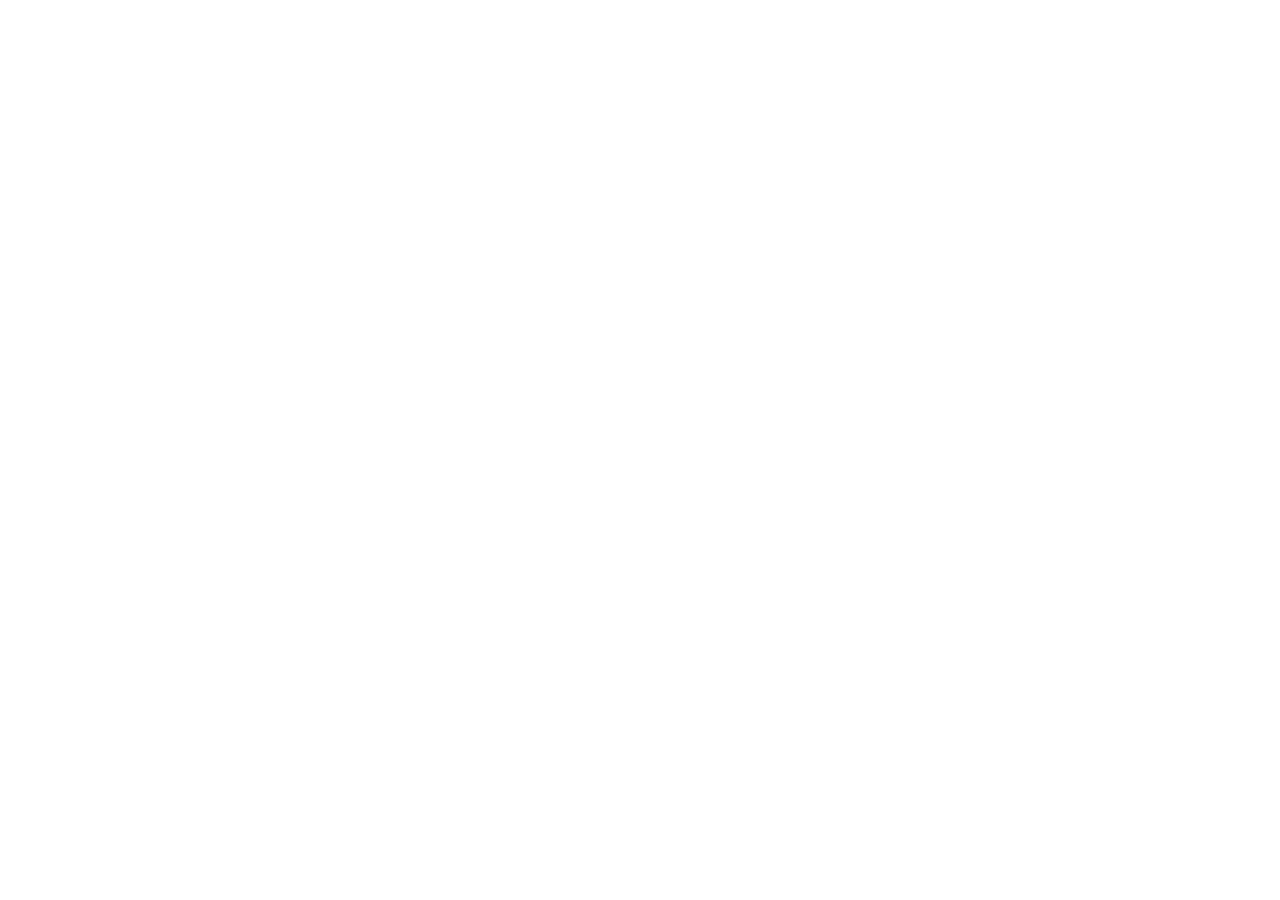
==== commit 9e158a6f: "Fix GitHub Pages router base" ====
--- a/index.html
+++ b/index.html
@@ -3,15 +3,15 @@
   <head>
     <meta charset="UTF-8" />
     <meta name="viewport" content="width=device-width, initial-scale=1.0" />
-    <title>MAIMEN Samples</title>
+    <title>Maimen Admin</title>
     <link rel="preconnect" href="https://fonts.googleapis.com" />
     <link rel="preconnect" href="https://fonts.gstatic.com" crossorigin />
     <link
       href="https://fonts.googleapis.com/css2?family=Manrope:wght@400;500;600;700;800&display=swap"
       rel="stylesheet"
     />
-    <script type="module" crossorigin src="./assets/index-YaJPJDBU.js"></script>
-    <link rel="stylesheet" crossorigin href="./assets/index-D7otfdoD.css">
+    <script type="module" crossorigin src="/proposed-maimen-admin/assets/index-Bb7dEFh2.js"></script>
+    <link rel="stylesheet" crossorigin href="/proposed-maimen-admin/assets/index-D7otfdoD.css">
   </head>
   <body>
     <div id="app"></div>
